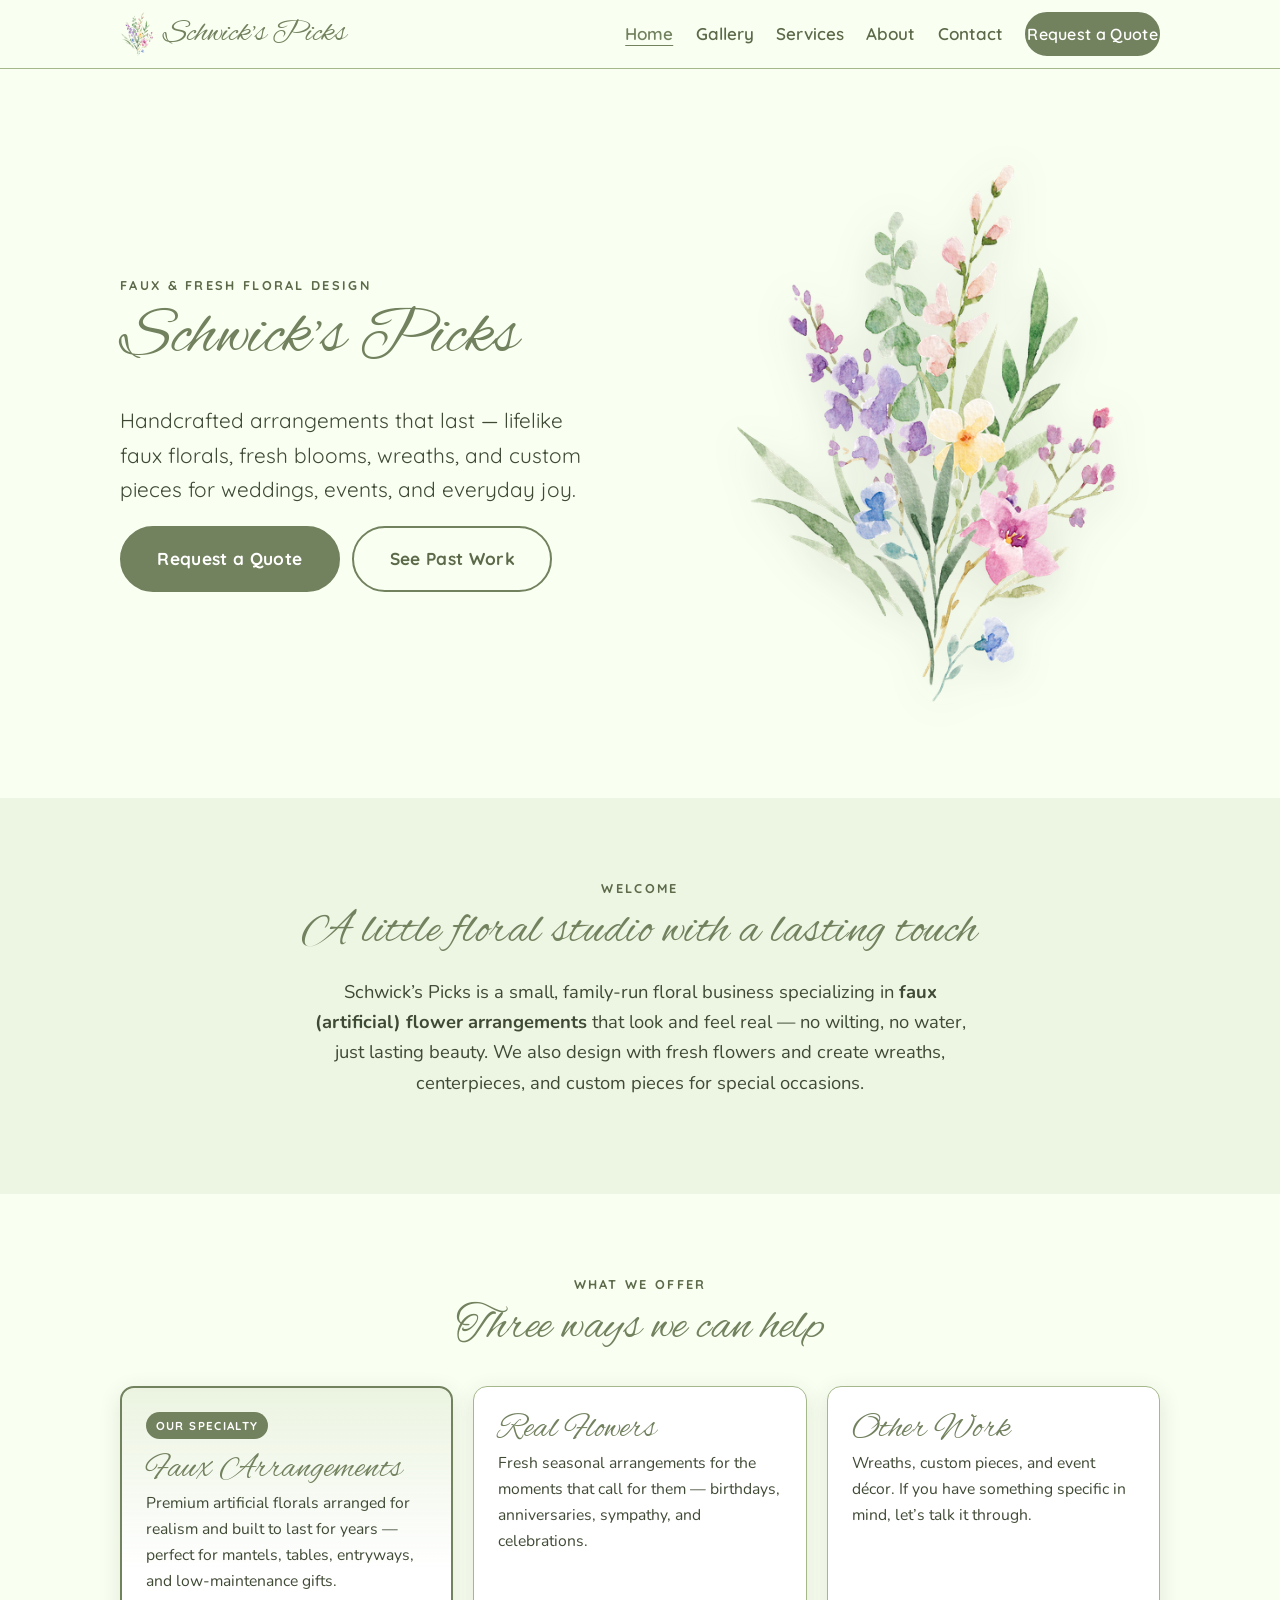
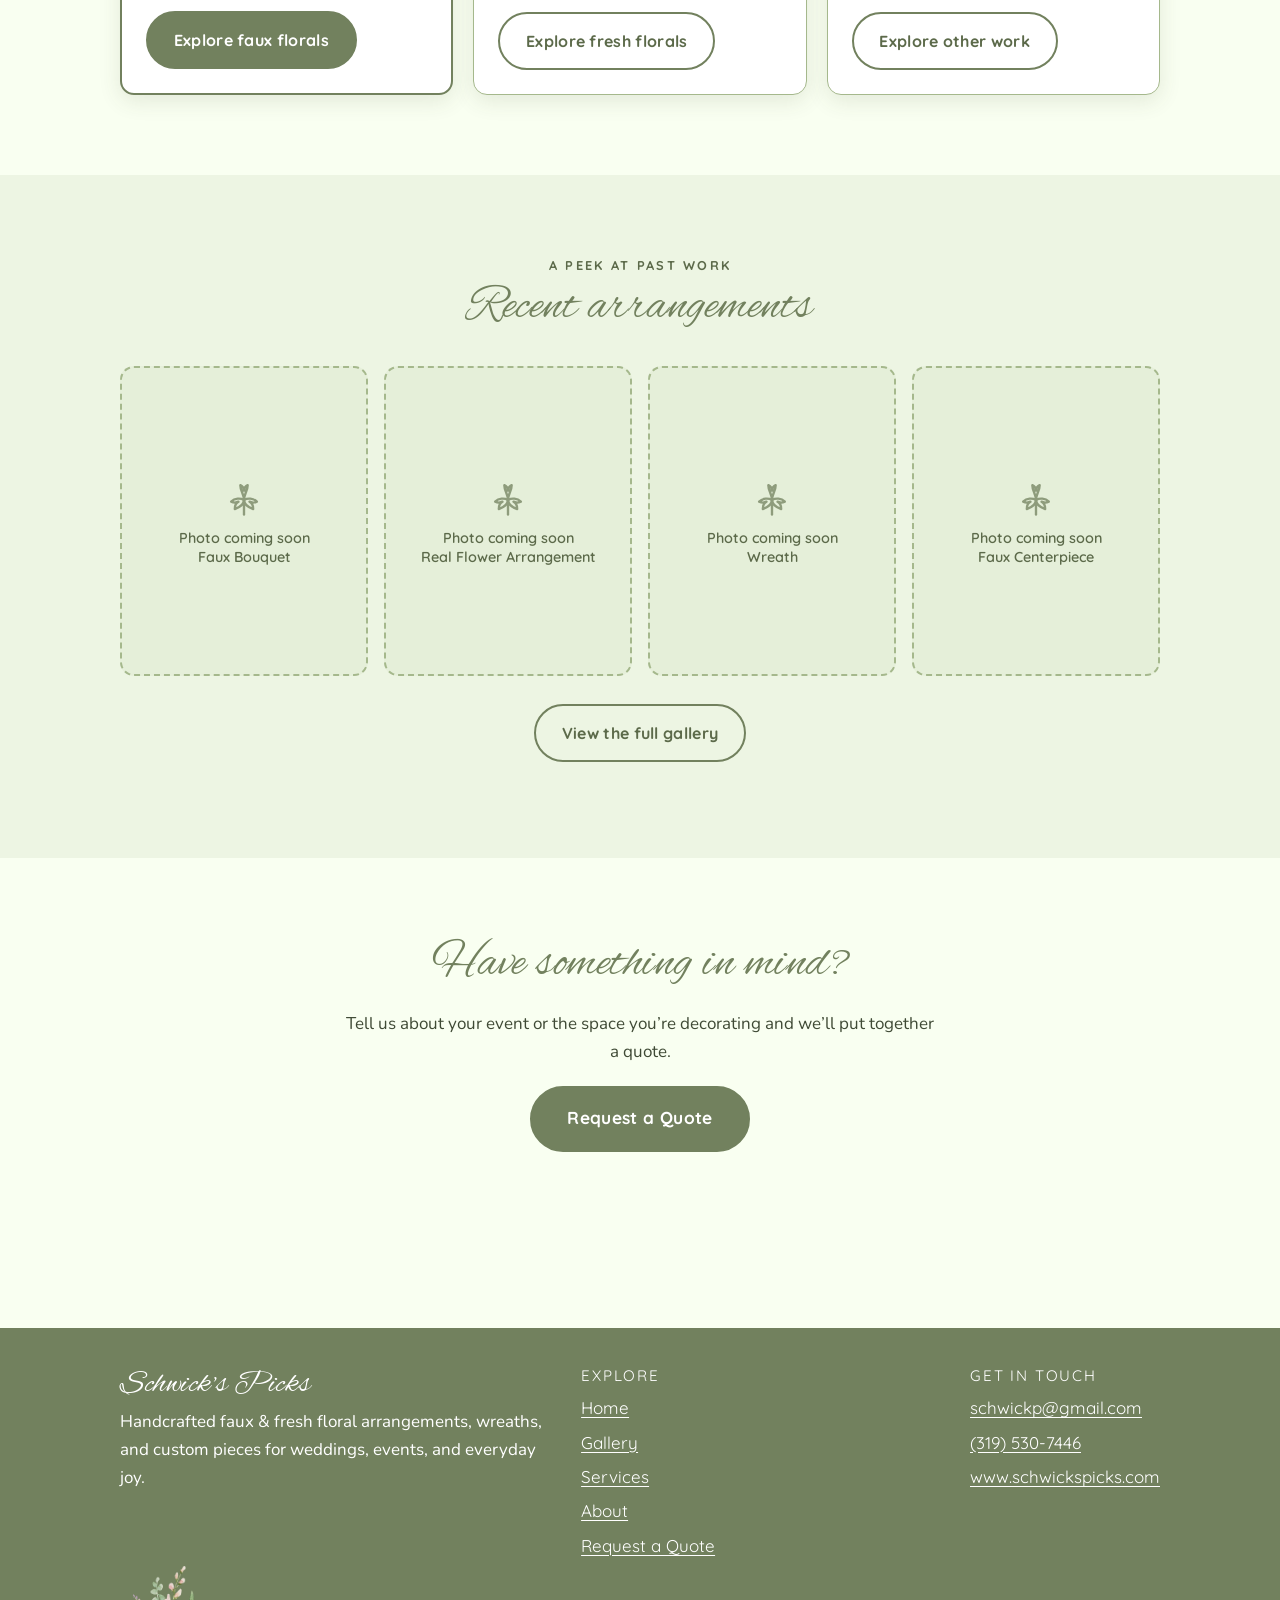
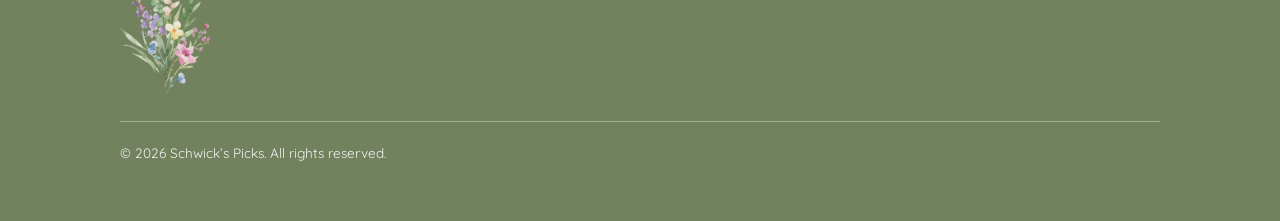
==== index.html @ 074eb184 "Schwick's Picks: initial static marketing site Multi-page static site (Home, Services, Gallery, Quot" ====
<!DOCTYPE html>
<html lang="en">
<head>
  <meta charset="UTF-8">
  <meta name="viewport" content="width=device-width, initial-scale=1">
  <title>Schwick's Picks — Faux &amp; Fresh Floral Arrangements</title>
  <meta name="description" content="Schwick's Picks creates handcrafted faux flower arrangements, plus fresh florals, wreaths, and custom pieces for weddings, events, and everyday joy.">

  <!-- Open Graph / social -->
  <meta property="og:type" content="website">
  <meta property="og:title" content="Schwick's Picks — Faux &amp; Fresh Floral Arrangements">
  <meta property="og:description" content="Handcrafted faux flower arrangements, plus fresh florals, wreaths, and custom pieces.">
  <meta property="og:image" content="assets/img/branding/schwicks-picks-floral.png">
  <meta property="og:site_name" content="Schwick's Picks">
  <meta name="twitter:card" content="summary">

  <link rel="icon" href="assets/img/branding/favicon.png" sizes="32x32" type="image/png">
  <link rel="apple-touch-icon" href="assets/img/branding/favicon-180.png">

  <link rel="preconnect" href="https://fonts.googleapis.com">
  <link rel="preconnect" href="https://fonts.gstatic.com" crossorigin>
  <link href="https://fonts.googleapis.com/css2?family=Alex+Brush&amp;family=Nunito:wght@400;600;700&amp;family=Quicksand:wght@500;600;700&amp;display=swap" rel="stylesheet">

  <link rel="stylesheet" href="styles.css">
</head>
<body>
  <a class="skip-link" href="#main">Skip to content</a>

  <!-- ===== Shared header (keep in sync across all pages) ===== -->
  <header class="site-header">
    <div class="container site-header__inner">
      <a class="brand" href="index.html">
        <img class="brand__mark" src="assets/img/branding/schwicks-picks-floral.png" alt="" width="34" height="44">
        <span class="brand__name">Schwick&rsquo;s Picks</span>
      </a>
      <button class="nav-toggle" type="button" aria-expanded="false" aria-controls="site-nav">
        <span class="visually-hidden">Menu</span>
        <span class="nav-toggle__bar"></span>
        <span class="nav-toggle__bar"></span>
        <span class="nav-toggle__bar"></span>
      </button>
      <nav class="site-nav" id="site-nav" aria-label="Primary">
        <ul>
          <li><a href="index.html" aria-current="page">Home</a></li>
          <li><a href="gallery.html">Gallery</a></li>
          <li><a href="services.html">Services</a></li>
          <li><a href="about.html">About</a></li>
          <li><a href="quote.html#contact">Contact</a></li>
          <li><a class="btn" href="quote.html">Request a Quote</a></li>
        </ul>
      </nav>
    </div>
  </header>

  <main id="main">

    <!-- ===== Hero ===== -->
    <section class="hero">
      <div class="container hero__grid">
        <img class="hero__art" src="assets/img/branding/schwicks-picks-floral.png"
             alt="Watercolor bouquet of wildflowers in soft purple, pink, yellow, and blue">
        <div class="hero__copy">
          <p class="eyebrow">Faux &amp; fresh floral design</p>
          <h1>Schwick&rsquo;s Picks</h1>
          <p class="hero__tagline">Handcrafted arrangements that last &mdash; lifelike faux florals, fresh blooms, wreaths, and custom pieces for weddings, events, and everyday joy.</p>
          <div class="hero__cta">
            <a class="btn btn--lg" href="quote.html">Request a Quote</a>
            <a class="btn btn--ghost btn--lg" href="gallery.html">See Past Work</a>
          </div>
        </div>
      </div>
    </section>

    <!-- ===== Intro ===== -->
    <section class="section section--tint">
      <div class="container">
        <p class="eyebrow center">Welcome</p>
        <h2 class="center">A little floral studio with a lasting touch</h2>
        <p class="lead narrow" style="margin-inline:auto; text-align:center;">
          Schwick&rsquo;s Picks is a small, family-run floral business specializing in
          <strong>faux (artificial) flower arrangements</strong> that look and feel real &mdash;
          no wilting, no water, just lasting beauty. We also design with fresh flowers and
          create wreaths, centerpieces, and custom pieces for special occasions.
        </p>
      </div>
    </section>

    <!-- ===== What we offer ===== -->
    <section class="section">
      <div class="container">
        <p class="eyebrow center">What we offer</p>
        <h2 class="center">Three ways we can help</h2>
        <div class="card-grid card-grid--3" style="margin-top:2rem;">

          <article class="offer-card offer-card--lead">
            <span class="badge">Our specialty</span>
            <h3>Faux Arrangements</h3>
            <p>Premium artificial florals arranged for realism and built to last for years &mdash; perfect for mantels, tables, entryways, and low-maintenance gifts.</p>
            <a class="btn" href="services.html#faux">Explore faux florals</a>
          </article>

          <article class="offer-card">
            <h3>Real Flowers</h3>
            <p>Fresh seasonal arrangements for the moments that call for them &mdash; birthdays, anniversaries, sympathy, and celebrations.</p>
            <a class="btn btn--ghost" href="services.html#real">Explore fresh florals</a>
          </article>

          <article class="offer-card">
            <h3>Other Work</h3>
            <p>Wreaths, custom pieces, and event d&eacute;cor. If you have something specific in mind, let&rsquo;s talk it through.</p>
            <a class="btn btn--ghost" href="services.html#other">Explore other work</a>
          </article>

        </div>
      </div>
    </section>

    <!-- ===== Gallery teaser ===== -->
    <section class="section section--tint">
      <div class="container">
        <p class="eyebrow center">A peek at past work</p>
        <h2 class="center">Recent arrangements</h2>
        <div class="gallery-grid" style="margin-top:2rem;">

          <!-- Owner: to use a real photo, drop in assets/img/gallery/faux-01.jpg and replace
               the two lines below with: <img class="photo-ph__img" src="assets/img/gallery/faux-01.jpg" alt="Faux bouquet arrangement"> -->
          <figure class="gallery-figure">
            <div class="photo-ph">
              <img class="ph-glyph" src="assets/img/branding/sprig.svg" alt="" aria-hidden="true">
              <span class="photo-ph__caption">Photo coming soon<br>Faux Bouquet</span>
            </div>
          </figure>

          <!-- Owner: drop in assets/img/gallery/real-01.jpg -->
          <figure class="gallery-figure">
            <div class="photo-ph">
              <img class="ph-glyph" src="assets/img/branding/sprig.svg" alt="" aria-hidden="true">
              <span class="photo-ph__caption">Photo coming soon<br>Real Flower Arrangement</span>
            </div>
          </figure>

          <!-- Owner: drop in assets/img/gallery/other-01.jpg -->
          <figure class="gallery-figure">
            <div class="photo-ph">
              <img class="ph-glyph" src="assets/img/branding/sprig.svg" alt="" aria-hidden="true">
              <span class="photo-ph__caption">Photo coming soon<br>Wreath</span>
            </div>
          </figure>

          <!-- Owner: drop in assets/img/gallery/faux-02.jpg -->
          <figure class="gallery-figure">
            <div class="photo-ph">
              <img class="ph-glyph" src="assets/img/branding/sprig.svg" alt="" aria-hidden="true">
              <span class="photo-ph__caption">Photo coming soon<br>Faux Centerpiece</span>
            </div>
          </figure>

        </div>
        <p class="center" style="margin-top:1.75rem;">
          <a class="btn btn--ghost" href="gallery.html">View the full gallery</a>
        </p>
      </div>
    </section>

    <!-- ===== CTA ===== -->
    <section class="section center">
      <div class="container">
        <h2>Have something in mind?</h2>
        <p class="narrow" style="margin-inline:auto;">Tell us about your event or the space you&rsquo;re decorating and we&rsquo;ll put together a quote.</p>
        <p style="margin-top:1.25rem;"><a class="btn btn--lg" href="quote.html">Request a Quote</a></p>
      </div>
    </section>

  </main>

  <!-- ===== Shared footer (keep in sync across all pages) ===== -->
  <footer class="site-footer">
    <div class="container">
      <div class="site-footer__grid">
        <div>
          <h2>Schwick&rsquo;s Picks</h2>
          <p>Handcrafted faux &amp; fresh floral arrangements, wreaths, and custom pieces for weddings, events, and everyday joy.</p>
          <!-- TODO: add service area, e.g. "Serving Eastern Iowa" -->
        </div>
        <div>
          <h3>Explore</h3>
          <ul>
            <li><a href="index.html">Home</a></li>
            <li><a href="gallery.html">Gallery</a></li>
            <li><a href="services.html">Services</a></li>
            <li><a href="about.html">About</a></li>
            <li><a href="quote.html">Request a Quote</a></li>
          </ul>
        </div>
        <div>
          <h3>Get in touch</h3>
          <ul>
            <li><a href="mailto:schwickp@gmail.com">schwickp@gmail.com</a></li>
            <li><a href="tel:+13195307446">(319) 530-7446</a></li>
            <li><a href="https://www.schwickspicks.com">www.schwickspicks.com</a></li>
          </ul>
        </div>
      </div>
      <img class="footer-art" src="assets/img/branding/schwicks-picks-floral.png" alt="" aria-hidden="true">
      <p class="footer-legal">&copy; <span id="year">2026</span> Schwick&rsquo;s Picks. All rights reserved.</p>
    </div>
  </footer>

  <script src="script.js"></script>
  <script>document.getElementById("year").textContent = new Date().getFullYear();</script>
</body>
</html>
---- styles.css ----
/* =========================================================================
   Schwick's Picks — shared stylesheet
   Plain CSS3, no build step. Mobile-first.
   ========================================================================= */

:root {
  /* Brand palette — sampled from the business card */
  --color-bg: #F9FFF1;        /* soft ivory/cream background */
  --color-primary: #72815E;   /* deep sage green — headings, nav, icons, buttons */
  --color-accent: #A5B88C;    /* lighter sage green — borders, hover states, dividers */
  --color-text: #3F4A35;      /* darker sage-gray — body paragraph text (WCAG AA on cream) */

  --color-surface: #FFFFFF;
  --color-primary-dark: #5C6A4A;   /* button hover / active */

  /* Typography */
  --font-script: "Alex Brush", "Segoe Script", cursive;
  --font-ui: "Quicksand", "Trebuchet MS", system-ui, sans-serif;
  --font-body: "Nunito", system-ui, -apple-system, "Segoe UI", sans-serif;

  --maxw: 1080px;
  --radius: 14px;
  --shadow: 0 6px 22px rgba(63, 74, 53, 0.12);
  --focus: 3px solid var(--color-primary-dark);
}

/* ---------- Reset-ish ---------- */
*,
*::before,
*::after { box-sizing: border-box; }

html { scroll-behavior: smooth; }

body {
  margin: 0;
  background: var(--color-bg);
  color: var(--color-text);
  font-family: var(--font-body);
  font-size: 1.0625rem;
  line-height: 1.65;
  -webkit-font-smoothing: antialiased;
}

img { max-width: 100%; display: block; }

a { color: var(--color-primary-dark); }
a:hover { color: var(--color-primary); }

/* Visible focus for keyboard users everywhere */
a:focus-visible,
button:focus-visible,
:focus-visible {
  outline: var(--focus);
  outline-offset: 2px;
  border-radius: 4px;
}

/* ---------- Headings ---------- */
h1, h2, h3 {
  font-family: var(--font-script);
  color: var(--color-primary);
  font-weight: 400;
  line-height: 1.1;
  margin: 0 0 0.4em;
  letter-spacing: 0.5px;
}
h1 { font-size: clamp(2.6rem, 8vw, 4.25rem); }
h2 { font-size: clamp(2rem, 5.5vw, 3rem); }
h3 { font-size: clamp(1.6rem, 4vw, 2.1rem); }

/* Small rounded-sans labels above script headings */
.eyebrow {
  font-family: var(--font-ui);
  text-transform: uppercase;
  letter-spacing: 0.18em;
  font-size: 0.8rem;
  font-weight: 700;
  color: var(--color-primary-dark);
  margin: 0 0 0.35rem;
}

p { margin: 0 0 1rem; }

/* ---------- Layout helpers ---------- */
.container {
  width: 100%;
  max-width: var(--maxw);
  margin-inline: auto;
  padding-inline: 1.25rem;
}

.section { padding-block: clamp(2.75rem, 8vw, 5rem); }
.section--tint { background: rgba(165, 184, 140, 0.14); }

.center { text-align: center; }

.visually-hidden {
  position: absolute !important;
  width: 1px; height: 1px;
  padding: 0; margin: -1px;
  overflow: hidden; clip: rect(0 0 0 0);
  white-space: nowrap; border: 0;
}

.skip-link {
  position: absolute;
  left: 0.5rem;
  top: -3rem;
  background: var(--color-primary-dark);
  color: #fff;
  padding: 0.6rem 1rem;
  border-radius: 8px;
  z-index: 200;
  transition: top 0.2s ease;
}
.skip-link:focus { top: 0.5rem; color: #fff; }

/* ---------- Buttons ---------- */
.btn {
  display: inline-block;
  font-family: var(--font-ui);
  font-weight: 700;
  font-size: 1rem;
  letter-spacing: 0.02em;
  text-decoration: none;
  padding: 0.85rem 1.6rem;
  border-radius: 999px;
  border: 2px solid var(--color-primary);
  background: var(--color-primary);
  color: #fff;
  cursor: pointer;
  transition: background 0.15s ease, border-color 0.15s ease, transform 0.15s ease;
}
.btn:hover {
  background: var(--color-primary-dark);
  border-color: var(--color-primary-dark);
  color: #fff;
  transform: translateY(-1px);
}
.btn--ghost {
  background: transparent;
  color: var(--color-primary-dark);
}
.btn--ghost:hover {
  background: var(--color-primary);
  color: #fff;
}
.btn--lg { padding: 1.05rem 2.2rem; font-size: 1.08rem; }

/* ---------- Header / nav ---------- */
.site-header {
  position: sticky;
  top: 0;
  z-index: 100;
  background: rgba(249, 255, 241, 0.94);
  backdrop-filter: blur(6px);
  border-bottom: 1px solid var(--color-accent);
}
.site-header__inner {
  display: flex;
  align-items: center;
  justify-content: space-between;
  gap: 1rem;
  min-height: 68px;
}

.brand {
  display: inline-flex;
  align-items: center;
  gap: 0.55rem;
  text-decoration: none;
  color: var(--color-primary);
}
.brand__mark { width: 34px; height: 44px; object-fit: contain; }
.brand__name {
  font-family: var(--font-script);
  font-size: 2rem;
  line-height: 1;
  color: var(--color-primary);
}

.nav-toggle {
  display: inline-flex;
  flex-direction: column;
  justify-content: center;
  gap: 5px;
  width: 44px;
  height: 44px;
  padding: 0;
  background: transparent;
  border: 1px solid var(--color-accent);
  border-radius: 10px;
}
.nav-toggle__bar {
  display: block;
  width: 22px;
  height: 2px;
  margin-inline: auto;
  background: var(--color-primary);
  transition: transform 0.2s ease, opacity 0.2s ease;
}
.nav-toggle[aria-expanded="true"] .nav-toggle__bar:nth-child(1) { transform: translateY(7px) rotate(45deg); }
.nav-toggle[aria-expanded="true"] .nav-toggle__bar:nth-child(2) { opacity: 0; }
.nav-toggle[aria-expanded="true"] .nav-toggle__bar:nth-child(3) { transform: translateY(-7px) rotate(-45deg); }

.site-nav ul {
  list-style: none;
  margin: 0;
  padding: 0;
}
.site-nav a {
  font-family: var(--font-ui);
  font-weight: 600;
  text-decoration: none;
  color: var(--color-primary-dark);
  display: block;
  padding: 0.6rem 0.2rem;
}
.site-nav a:hover,
.site-nav a[aria-current="page"] {
  color: var(--color-primary);
}
.site-nav a[aria-current="page"] { text-decoration: underline; text-underline-offset: 5px; }

.site-nav .btn { color: #fff; }
.site-nav .btn[aria-current="page"] { text-decoration: none; }

/* Mobile: collapsed menu */
@media (max-width: 819px) {
  .site-nav {
    display: none;
    width: 100%;
    padding-bottom: 0.75rem;
  }
  .site-header__inner { flex-wrap: wrap; }
  .site-nav.is-open { display: block; }
  .site-nav ul { display: flex; flex-direction: column; gap: 0.15rem; }
  .site-nav li { border-top: 1px solid var(--color-accent); }
  .site-nav li:first-child { border-top: 0; }
  .site-nav .btn {
    display: inline-block;
    margin-top: 0.6rem;
  }
}

/* Desktop nav */
@media (min-width: 820px) {
  .nav-toggle { display: none; }
  .site-nav { display: block !important; }
  .site-nav ul { display: flex; align-items: center; gap: 1.4rem; }
  .site-nav a { padding: 0.4rem 0; }
}

/* ---------- Hero ---------- */
.hero {
  position: relative;
  overflow: hidden;
  padding-block: clamp(3rem, 10vw, 6rem);
}
.hero__grid {
  display: grid;
  gap: 1.5rem;
  align-items: center;
}
.hero__art {
  justify-self: center;
  width: min(320px, 72vw);
  filter: drop-shadow(0 10px 20px rgba(63, 74, 53, 0.14));
}
.hero__tagline {
  font-family: var(--font-ui);
  font-size: clamp(1.05rem, 2.5vw, 1.3rem);
  color: var(--color-text);
  max-width: 40ch;
}
.hero__cta { margin-top: 1.25rem; display: flex; flex-wrap: wrap; gap: 0.8rem; }

@media (min-width: 820px) {
  .hero__grid { grid-template-columns: 1fr 0.85fr; }
  .hero__art { width: min(380px, 40vw); }
  .hero__copy { order: -1; }
}

/* ---------- Cards ---------- */
.card-grid {
  display: grid;
  gap: 1.25rem;
  grid-template-columns: 1fr;
}
@media (min-width: 620px) {
  .card-grid { grid-template-columns: repeat(2, 1fr); }
}
@media (min-width: 900px) {
  .card-grid--3 { grid-template-columns: repeat(3, 1fr); }
}

.offer-card {
  background: var(--color-surface);
  border: 1px solid var(--color-accent);
  border-radius: var(--radius);
  padding: 1.5rem;
  box-shadow: var(--shadow);
  display: flex;
  flex-direction: column;
}
.offer-card h3 { margin-bottom: 0.25rem; }
.offer-card p { font-size: 0.98rem; }
.offer-card .btn { margin-top: auto; align-self: flex-start; }

/* Lead card (Faux) gets extra visual weight */
.offer-card--lead {
  border-color: var(--color-primary);
  border-width: 2px;
  background: linear-gradient(180deg, rgba(165,184,140,0.16), var(--color-surface) 60%);
}
.offer-card--lead .badge { align-self: flex-start; }
@media (min-width: 900px) {
  .offer-card--lead { grid-column: span 1; }
}

.badge {
  display: inline-block;
  font-family: var(--font-ui);
  font-weight: 700;
  font-size: 0.72rem;
  letter-spacing: 0.12em;
  text-transform: uppercase;
  color: #fff;
  background: var(--color-primary);
  padding: 0.25rem 0.6rem;
  border-radius: 999px;
  margin-bottom: 0.75rem;
}

/* ---------- Photo placeholders ---------- */
/* Consistent 4:5 portrait so real photos drop in without reflow */
.photo-ph {
  position: relative;
  aspect-ratio: 4 / 5;
  border: 2px dashed var(--color-accent);
  border-radius: var(--radius);
  background: rgba(165, 184, 140, 0.10);
  display: flex;
  flex-direction: column;
  align-items: center;
  justify-content: center;
  text-align: center;
  padding: 1rem;
  color: var(--color-primary-dark);
  overflow: hidden;
}
.photo-ph .ph-glyph { width: 44px; height: 44px; opacity: 0.75; margin-bottom: 0.6rem; }
.photo-ph__caption {
  font-family: var(--font-ui);
  font-weight: 600;
  font-size: 0.9rem;
  line-height: 1.3;
}
/* When the owner adds a real photo, give the <img> class="photo-ph__img"
   and it will cover the box at the same 4:5 ratio. */
.photo-ph > .photo-ph__img {
  position: absolute;
  inset: 0;
  width: 100%;
  height: 100%;
  object-fit: cover;
}

.gallery-grid {
  display: grid;
  gap: 1rem;
  grid-template-columns: repeat(2, 1fr);
}
@media (min-width: 720px) {
  .gallery-grid { grid-template-columns: repeat(3, 1fr); }
}
@media (min-width: 980px) {
  .gallery-grid { grid-template-columns: repeat(4, 1fr); }
}
.gallery-figure { margin: 0; }
.gallery-figure figcaption {
  font-family: var(--font-ui);
  font-size: 0.85rem;
  margin-top: 0.4rem;
  color: var(--color-primary-dark);
}

/* ---------- Gallery filter ---------- */
.filter-bar {
  display: flex;
  flex-wrap: wrap;
  gap: 0.5rem;
  margin-bottom: 1.75rem;
}
.filter-btn {
  font-family: var(--font-ui);
  font-weight: 700;
  font-size: 0.9rem;
  padding: 0.55rem 1.1rem;
  border-radius: 999px;
  border: 2px solid var(--color-accent);
  background: transparent;
  color: var(--color-primary-dark);
  cursor: pointer;
}
.filter-btn:hover { border-color: var(--color-primary); }
.filter-btn[aria-pressed="true"] {
  background: var(--color-primary);
  border-color: var(--color-primary);
  color: #fff;
}
.is-hidden { display: none !important; }

/* ---------- Services sections ---------- */
.service-block { margin-bottom: clamp(2.5rem, 7vw, 4rem); }
.service-block:last-child { margin-bottom: 0; }
.service-block__lead {
  background: var(--color-surface);
  border: 2px solid var(--color-primary);
  border-radius: var(--radius);
  padding: clamp(1.25rem, 4vw, 2.25rem);
  box-shadow: var(--shadow);
}
.service-list {
  font-family: var(--font-ui);
  padding-left: 1.1rem;
  margin: 0.5rem 0 0;
}
.service-list li { margin-bottom: 0.35rem; }

/* ---------- Quote page ---------- */
.quote-card {
  background: var(--color-surface);
  border: 1px solid var(--color-accent);
  border-radius: var(--radius);
  padding: clamp(1.5rem, 5vw, 2.5rem);
  box-shadow: var(--shadow);
  text-align: center;
}
.quote-card .btn { margin-block: 0.5rem 1rem; }
.contact-lines {
  font-family: var(--font-ui);
  font-weight: 600;
  list-style: none;
  padding: 0;
  margin: 1.25rem 0 0;
  display: grid;
  gap: 0.5rem;
}

/* ---------- Footer ---------- */
.site-footer {
  background: var(--color-primary);
  color: #fff;
  padding-block: 2.5rem;
  margin-top: clamp(2.5rem, 8vw, 5rem);
}
.site-footer a { color: #fff; text-decoration: underline; text-underline-offset: 3px; }
.site-footer a:hover { color: var(--color-bg); }
.site-footer__grid {
  display: grid;
  gap: 1.75rem;
  grid-template-columns: 1fr;
}
@media (min-width: 700px) {
  .site-footer__grid { grid-template-columns: 1.2fr 1fr auto; align-items: start; }
}
.site-footer h2 {
  color: #fff;
  font-size: 2rem;
  margin-bottom: 0.3rem;
}
.site-footer h3 {
  font-family: var(--font-ui);
  color: #fff;
  font-size: 0.95rem;
  text-transform: uppercase;
  letter-spacing: 0.12em;
  margin-bottom: 0.6rem;
}
.site-footer ul { list-style: none; margin: 0; padding: 0; }
.site-footer li { margin-bottom: 0.4rem; font-family: var(--font-ui); }
.site-footer .footer-art {
  width: 90px;
  opacity: 0.9;
  justify-self: start;
}
.footer-legal {
  font-family: var(--font-ui);
  font-size: 0.85rem;
  margin-top: 1.75rem;
  padding-top: 1.25rem;
  border-top: 1px solid var(--color-accent);
  opacity: 0.9;
}

/* ---------- Misc ---------- */
.lead { font-size: 1.15rem; max-width: 62ch; }
.stack > * + * { margin-top: 1rem; }
.narrow { max-width: 60ch; }

@media (prefers-reduced-motion: reduce) {
  html { scroll-behavior: auto; }
  * { transition: none !important; }
}
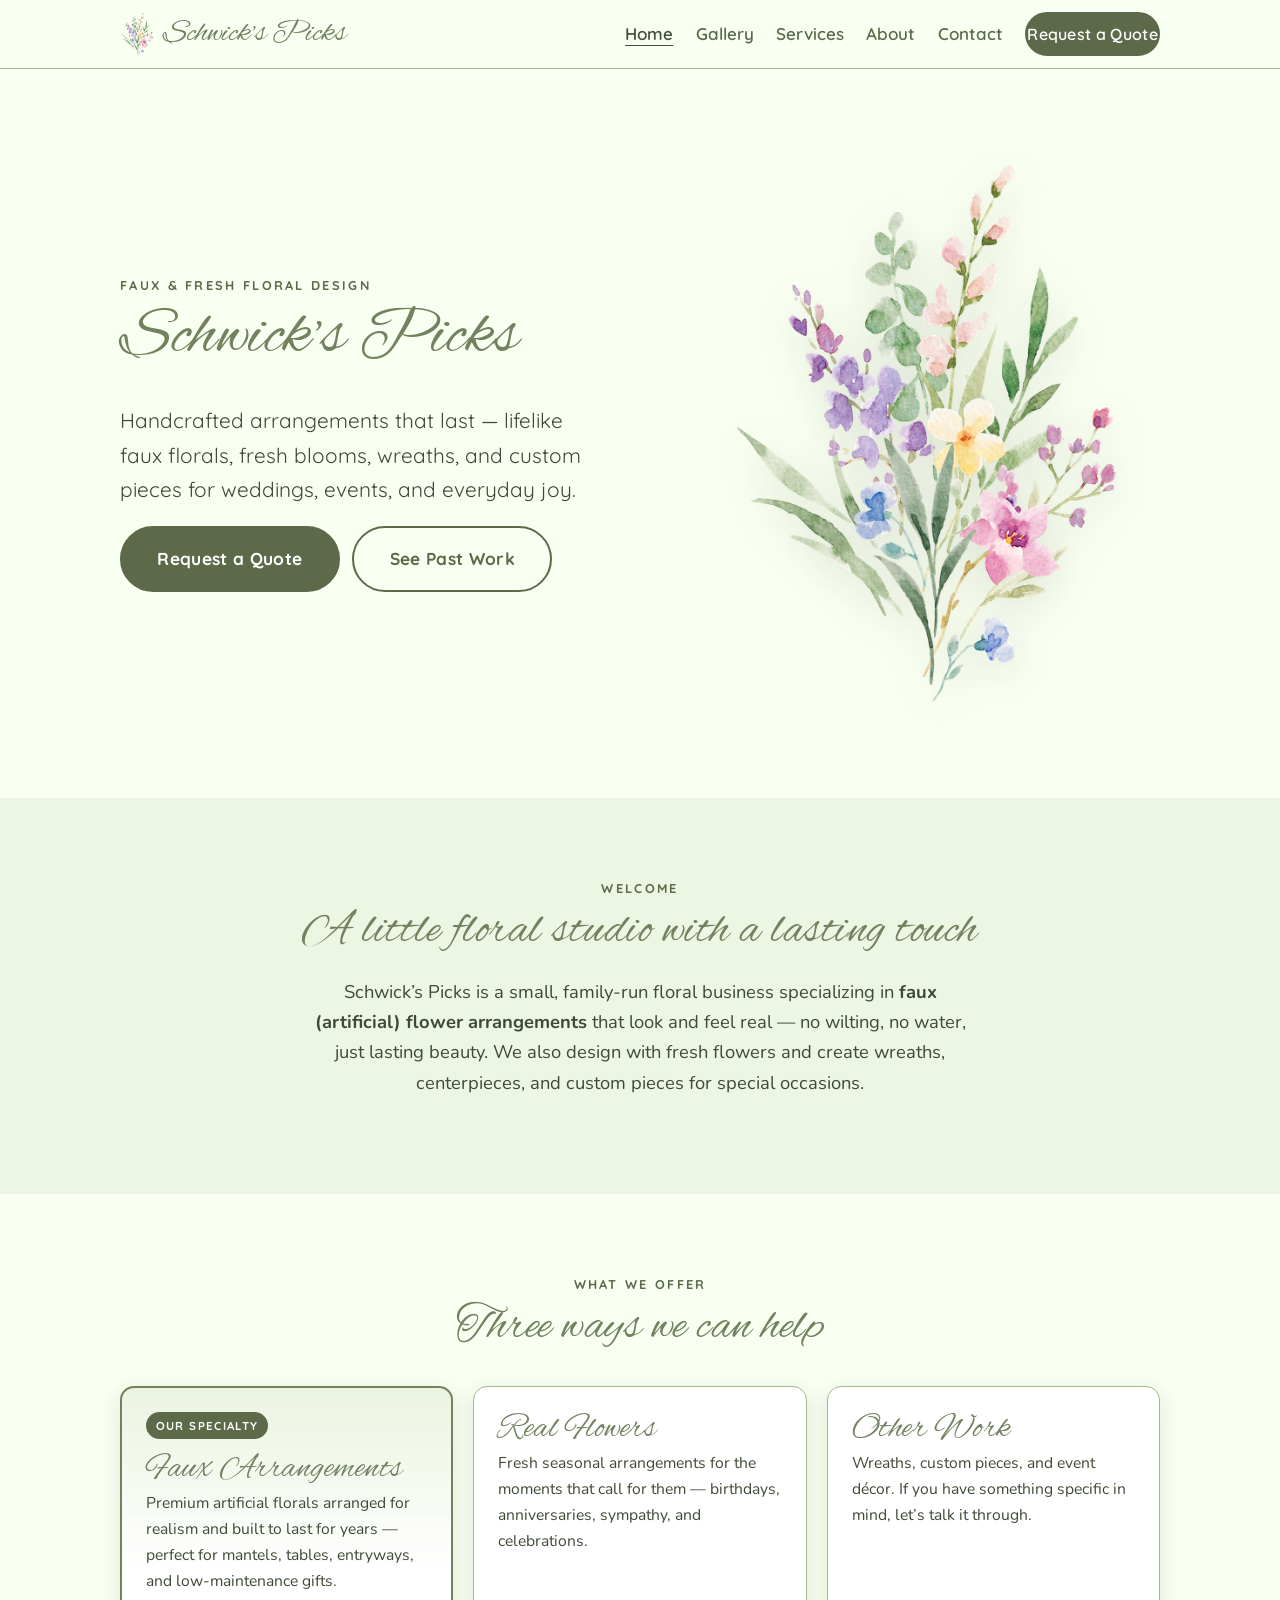
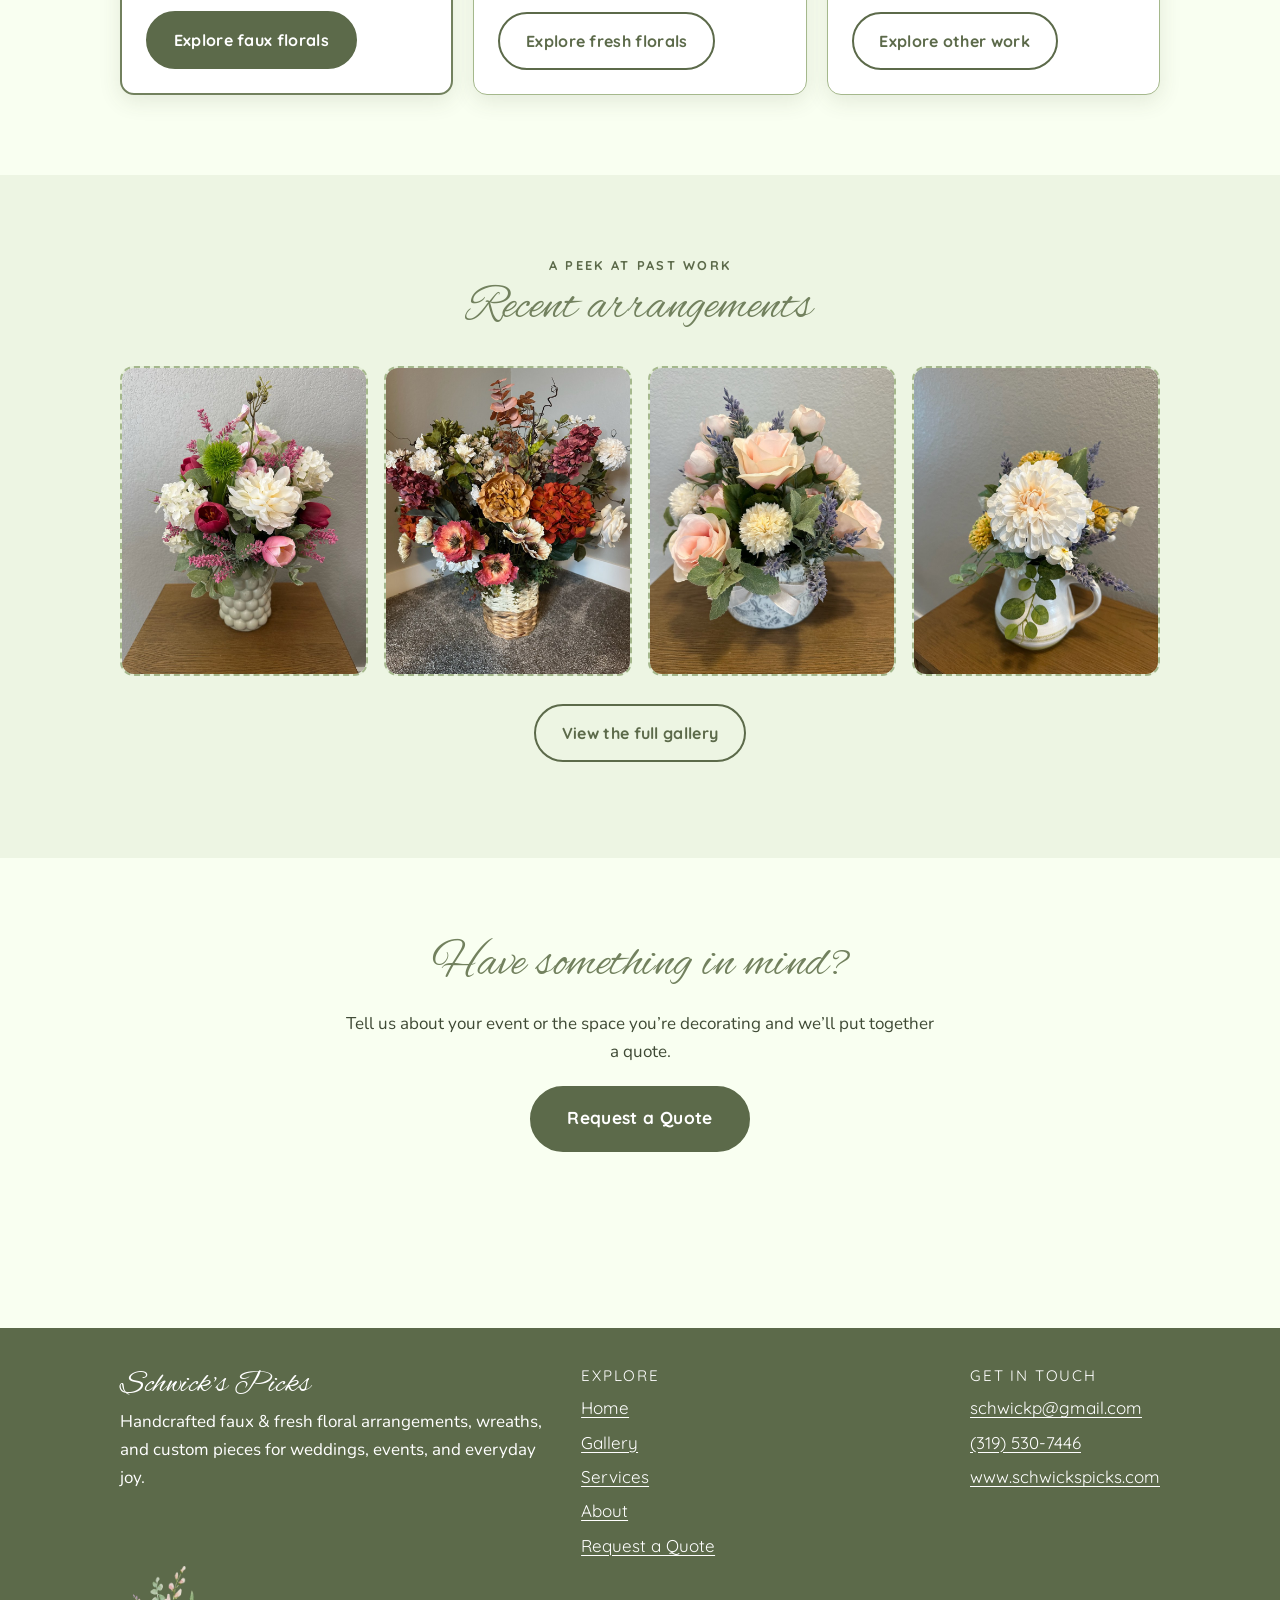
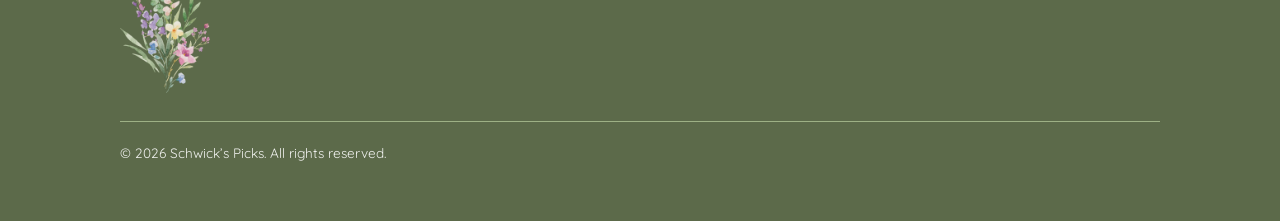
==== commit 15bcaa76: "Wire in real faux-arrangement photos - 18 owner photos resized to 900x1200 JPEG (~230KB each, 17MB -" ====
--- a/index.html
+++ b/index.html
@@ -122,36 +122,27 @@
         <h2 class="center">Recent arrangements</h2>
         <div class="gallery-grid" style="margin-top:2rem;">
 
-          <!-- Owner: to use a real photo, drop in assets/img/gallery/faux-01.jpg and replace
-               the two lines below with: <img class="photo-ph__img" src="assets/img/gallery/faux-01.jpg" alt="Faux bouquet arrangement"> -->
-          <figure class="gallery-figure">
-            <div class="photo-ph">
-              <img class="ph-glyph" src="assets/img/branding/sprig.svg" alt="" aria-hidden="true">
-              <span class="photo-ph__caption">Photo coming soon<br>Faux Bouquet</span>
-            </div>
-          </figure>
-
-          <!-- Owner: drop in assets/img/gallery/real-01.jpg -->
-          <figure class="gallery-figure">
-            <div class="photo-ph">
-              <img class="ph-glyph" src="assets/img/branding/sprig.svg" alt="" aria-hidden="true">
-              <span class="photo-ph__caption">Photo coming soon<br>Real Flower Arrangement</span>
-            </div>
-          </figure>
-
-          <!-- Owner: drop in assets/img/gallery/other-01.jpg -->
-          <figure class="gallery-figure">
-            <div class="photo-ph">
-              <img class="ph-glyph" src="assets/img/branding/sprig.svg" alt="" aria-hidden="true">
-              <span class="photo-ph__caption">Photo coming soon<br>Wreath</span>
-            </div>
-          </figure>
-
-          <!-- Owner: drop in assets/img/gallery/faux-02.jpg -->
-          <figure class="gallery-figure">
-            <div class="photo-ph">
-              <img class="ph-glyph" src="assets/img/branding/sprig.svg" alt="" aria-hidden="true">
-              <span class="photo-ph__caption">Photo coming soon<br>Faux Centerpiece</span>
+          <figure class="gallery-figure">
+            <div class="photo-ph">
+              <img class="photo-ph__img" src="assets/img/gallery/faux-01.jpg" alt="Faux arrangement of pink tulips, white peonies and hydrangea in a white hobnail vase" loading="lazy" width="900" height="1200">
+            </div>
+          </figure>
+
+          <figure class="gallery-figure">
+            <div class="photo-ph">
+              <img class="photo-ph__img" src="assets/img/gallery/faux-02.jpg" alt="Large faux arrangement of burgundy, rust and cream blooms in a tall woven basket" loading="lazy" width="900" height="1200">
+            </div>
+          </figure>
+
+          <figure class="gallery-figure">
+            <div class="photo-ph">
+              <img class="photo-ph__img" src="assets/img/gallery/faux-03.jpg" alt="Faux blush-pink roses with lavender sprigs in a blue toile pot" loading="lazy" width="900" height="1200">
+            </div>
+          </figure>
+
+          <figure class="gallery-figure">
+            <div class="photo-ph">
+              <img class="photo-ph__img" src="assets/img/gallery/faux-06.jpg" alt="Faux cream pom-pom dahlia with lavender in a white ceramic pitcher" loading="lazy" width="900" height="1200">
             </div>
           </figure>
 
--- a/styles.css
+++ b/styles.css
@@ -11,7 +11,8 @@
   --color-text: #3F4A35;      /* darker sage-gray — body paragraph text (WCAG AA on cream) */
 
   --color-surface: #FFFFFF;
-  --color-primary-dark: #5C6A4A;   /* button hover / active */
+  --color-primary-dark: #5C6A4A;     /* white text on this passes WCAG AA (5.8:1) — buttons, footer */
+  --color-primary-darker: #434E36;   /* button hover / active */
 
   /* Typography */
   --font-script: "Alex Brush", "Segoe Script", cursive;
@@ -125,15 +126,15 @@
   text-decoration: none;
   padding: 0.85rem 1.6rem;
   border-radius: 999px;
-  border: 2px solid var(--color-primary);
-  background: var(--color-primary);
+  border: 2px solid var(--color-primary-dark);
+  background: var(--color-primary-dark);
   color: #fff;
   cursor: pointer;
   transition: background 0.15s ease, border-color 0.15s ease, transform 0.15s ease;
 }
 .btn:hover {
-  background: var(--color-primary-dark);
-  border-color: var(--color-primary-dark);
+  background: var(--color-primary-darker);
+  border-color: var(--color-primary-darker);
   color: #fff;
   transform: translateY(-1px);
 }
@@ -142,7 +143,7 @@
   color: var(--color-primary-dark);
 }
 .btn--ghost:hover {
-  background: var(--color-primary);
+  background: var(--color-primary-dark);
   color: #fff;
 }
 .btn--lg { padding: 1.05rem 2.2rem; font-size: 1.08rem; }
@@ -188,7 +189,7 @@
   height: 44px;
   padding: 0;
   background: transparent;
-  border: 1px solid var(--color-accent);
+  border: 1px solid var(--color-primary-dark);
   border-radius: 10px;
 }
 .nav-toggle__bar {
@@ -216,11 +217,16 @@
   display: block;
   padding: 0.6rem 0.2rem;
 }
-.site-nav a:hover,
+.site-nav a:hover {
+  color: var(--color-primary-darker);
+  text-decoration: underline;
+  text-underline-offset: 5px;
+}
 .site-nav a[aria-current="page"] {
-  color: var(--color-primary);
-}
-.site-nav a[aria-current="page"] { text-decoration: underline; text-underline-offset: 5px; }
+  color: var(--color-primary-darker);
+  text-decoration: underline;
+  text-underline-offset: 5px;
+}
 
 .site-nav .btn { color: #fff; }
 .site-nav .btn[aria-current="page"] { text-decoration: none; }
@@ -326,7 +332,7 @@
   letter-spacing: 0.12em;
   text-transform: uppercase;
   color: #fff;
-  background: var(--color-primary);
+  background: var(--color-primary-dark);
   padding: 0.25rem 0.6rem;
   border-radius: 999px;
   margin-bottom: 0.75rem;
@@ -403,10 +409,10 @@
   color: var(--color-primary-dark);
   cursor: pointer;
 }
-.filter-btn:hover { border-color: var(--color-primary); }
+.filter-btn:hover { border-color: var(--color-primary-dark); }
 .filter-btn[aria-pressed="true"] {
-  background: var(--color-primary);
-  border-color: var(--color-primary);
+  background: var(--color-primary-dark);
+  border-color: var(--color-primary-dark);
   color: #fff;
 }
 .is-hidden { display: none !important; }
@@ -450,7 +456,7 @@
 
 /* ---------- Footer ---------- */
 .site-footer {
-  background: var(--color-primary);
+  background: var(--color-primary-dark);
   color: #fff;
   padding-block: 2.5rem;
   margin-top: clamp(2.5rem, 8vw, 5rem);
